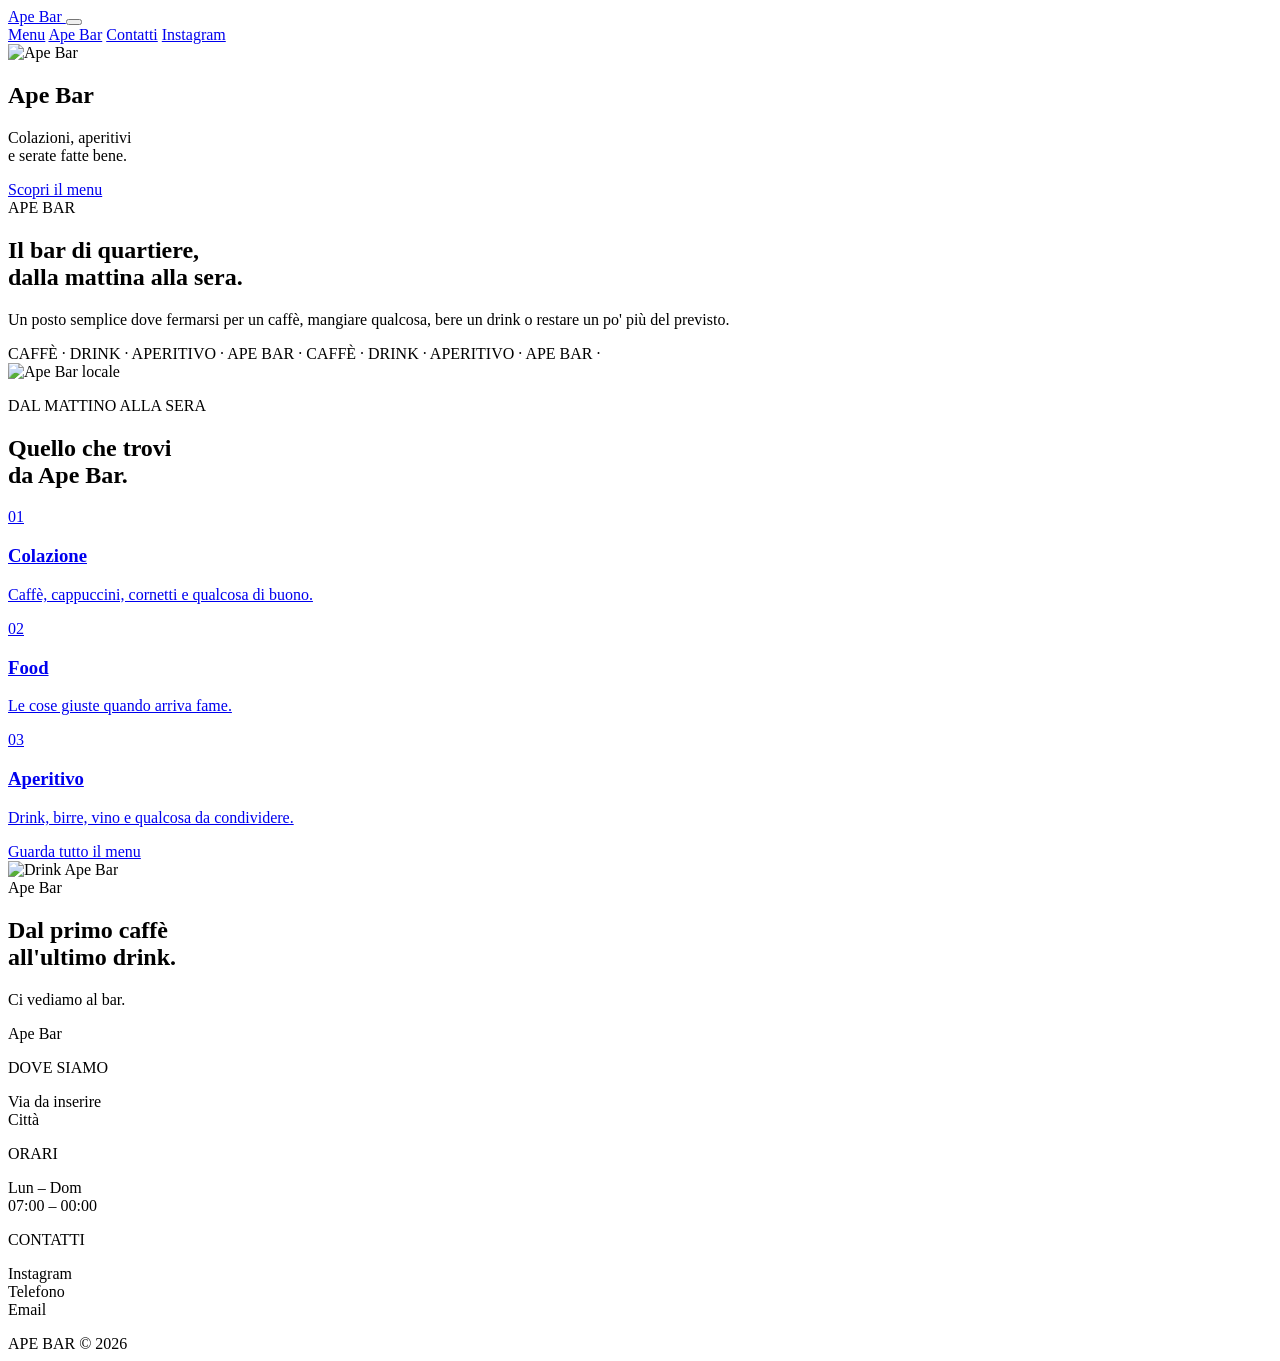
==== index.html @ e8a0ba67 "Create index.html" ====
<!DOCTYPE html>
<html lang="it">
<head>
  <meta charset="UTF-8">
  <meta name="viewport" content="width=device-width, initial-scale=1.0">

  <title>Ape Bar</title>
  <meta name="description" content="Ape Bar — bar, drink e incontri.">

  <link rel="preconnect" href="https://fonts.googleapis.com">
  <link rel="preconnect" href="https://fonts.gstatic.com" crossorigin>

  <!-- Font provvisorio per il logo -->
  <link href="https://fonts.googleapis.com/css2?family=Great+Vibes&family=Inter:wght@400;500;600&display=swap" rel="stylesheet">

  <link rel="stylesheet" href="css/style.css">
</head>

<body>

  <!-- HEADER -->
  <header class="header">

    <a href="index.html" class="logo">
      Ape Bar
    </a>

    <button class="menu-toggle" aria-label="Apri menu">
      <span></span>
      <span></span>
    </button>

    <nav class="nav">
      <a href="menu.html">Menu</a>
      <a href="chisiamo.html">Ape Bar</a>
      <a href="contatti.html">Contatti</a>
      <a href="#">Instagram</a>
    </nav>

  </header>


  <!-- HERO -->
  <main>

    <section class="hero">

      <img
        src="images/hero.jpg"
        alt="Ape Bar"
        class="hero-image"
      >

      <div class="hero-content">

        <h1>
          Ape Bar
        </h1>

        <p>
          Colazioni, aperitivi<br>
          e serate fatte bene.
        </p>

        <a href="menu.html" class="button">
          Scopri il menu
        </a>

      </div>

    </section>


    <!-- INTRO -->
    <section class="intro">

      <div class="intro-title">
        <span>APE</span>
        <span>BAR</span>
      </div>

      <div class="intro-text">

        <h2>
          Il bar di quartiere,<br>
          dalla mattina alla sera.
        </h2>

        <p>
          Un posto semplice dove fermarsi per un caffè,
          mangiare qualcosa, bere un drink o restare
          un po' più del previsto.
        </p>

      </div>

    </section>


    <!-- STRIPE -->
    <section class="stripe-banner">

      <div class="stripe-text">
        CAFFÈ · DRINK · APERITIVO · APE BAR ·
        CAFFÈ · DRINK · APERITIVO · APE BAR ·
      </div>

    </section>


    <!-- IMAGE -->
    <section class="editorial-image">

      <img
        src="images/locale-01.jpg"
        alt="Ape Bar locale"
      >

    </section>


    <!-- MENU PREVIEW -->
    <section class="menu-preview">

      <p class="eyebrow">DAL MATTINO ALLA SERA</p>

      <h2>
        Quello che trovi<br>
        da Ape Bar.
      </h2>

      <div class="menu-grid">

        <a href="menu.html" class="menu-card">
          <span>01</span>
          <h3>Colazione</h3>
          <p>Caffè, cappuccini, cornetti e qualcosa di buono.</p>
        </a>

        <a href="menu.html" class="menu-card">
          <span>02</span>
          <h3>Food</h3>
          <p>Le cose giuste quando arriva fame.</p>
        </a>

        <a href="menu.html" class="menu-card">
          <span>03</span>
          <h3>Aperitivo</h3>
          <p>Drink, birre, vino e qualcosa da condividere.</p>
        </a>

      </div>

      <a href="menu.html" class="button button-dark">
        Guarda tutto il menu
      </a>

    </section>


    <!-- SECOND IMAGE -->
    <section class="split-section">

      <div class="split-image">
        <img src="images/drinks.jpg" alt="Drink Ape Bar">
      </div>

      <div class="split-content">

        <div class="script">
          Ape Bar
        </div>

        <h2>
          Dal primo caffè<br>
          all'ultimo drink.
        </h2>

        <p>
          Ci vediamo al bar.
        </p>

      </div>

    </section>

  </main>


  <!-- FOOTER -->
  <footer class="footer">

    <div class="footer-logo">
      Ape Bar
    </div>

    <div class="footer-grid">

      <div>
        <p class="footer-label">DOVE SIAMO</p>
        <p>
          Via da inserire<br>
          Città
        </p>
      </div>

      <div>
        <p class="footer-label">ORARI</p>
        <p>
          Lun – Dom<br>
          07:00 – 00:00
        </p>
      </div>

      <div>
        <p class="footer-label">CONTATTI</p>
        <p>
          Instagram<br>
          Telefono<br>
          Email
        </p>
      </div>

    </div>

    <div class="footer-bottom">
      <span>APE BAR</span>
      <span>© 2026</span>
    </div>

  </footer>


  <script src="js/main.js"></script>

</body>
</html>
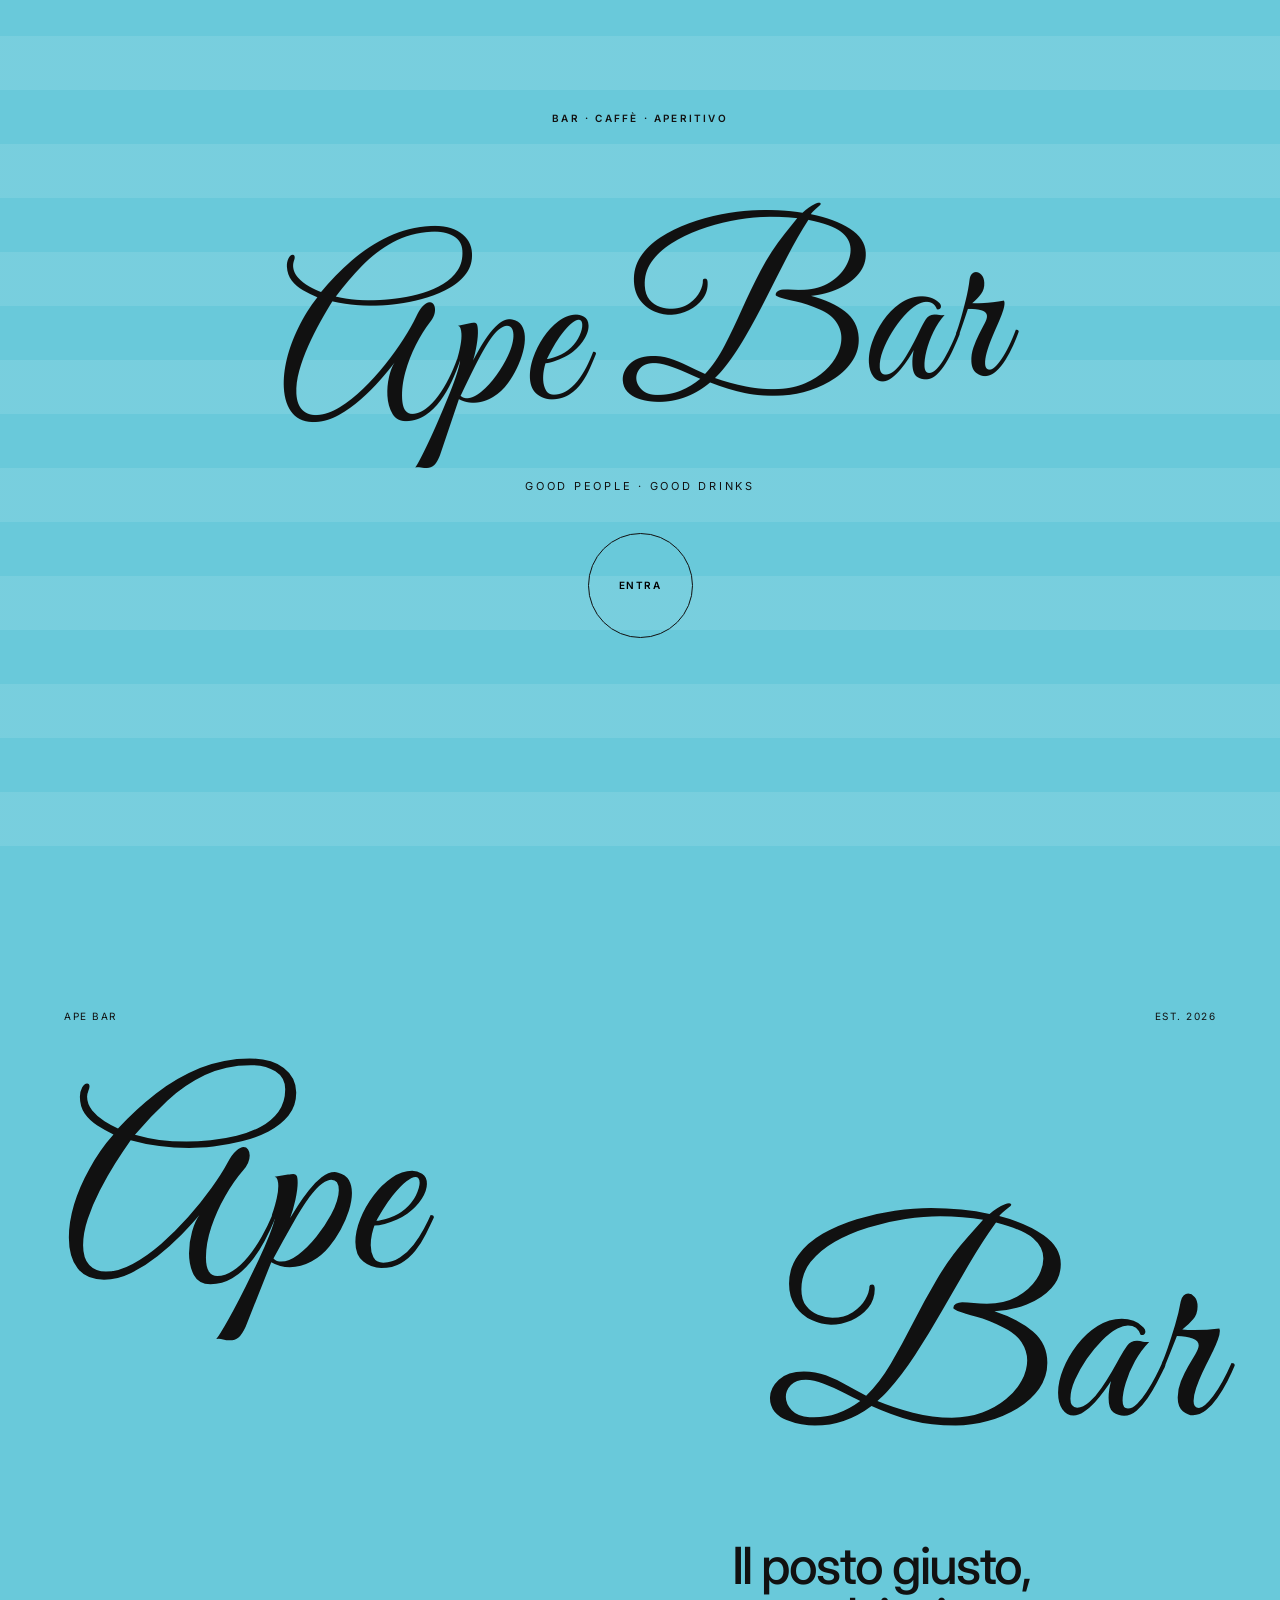
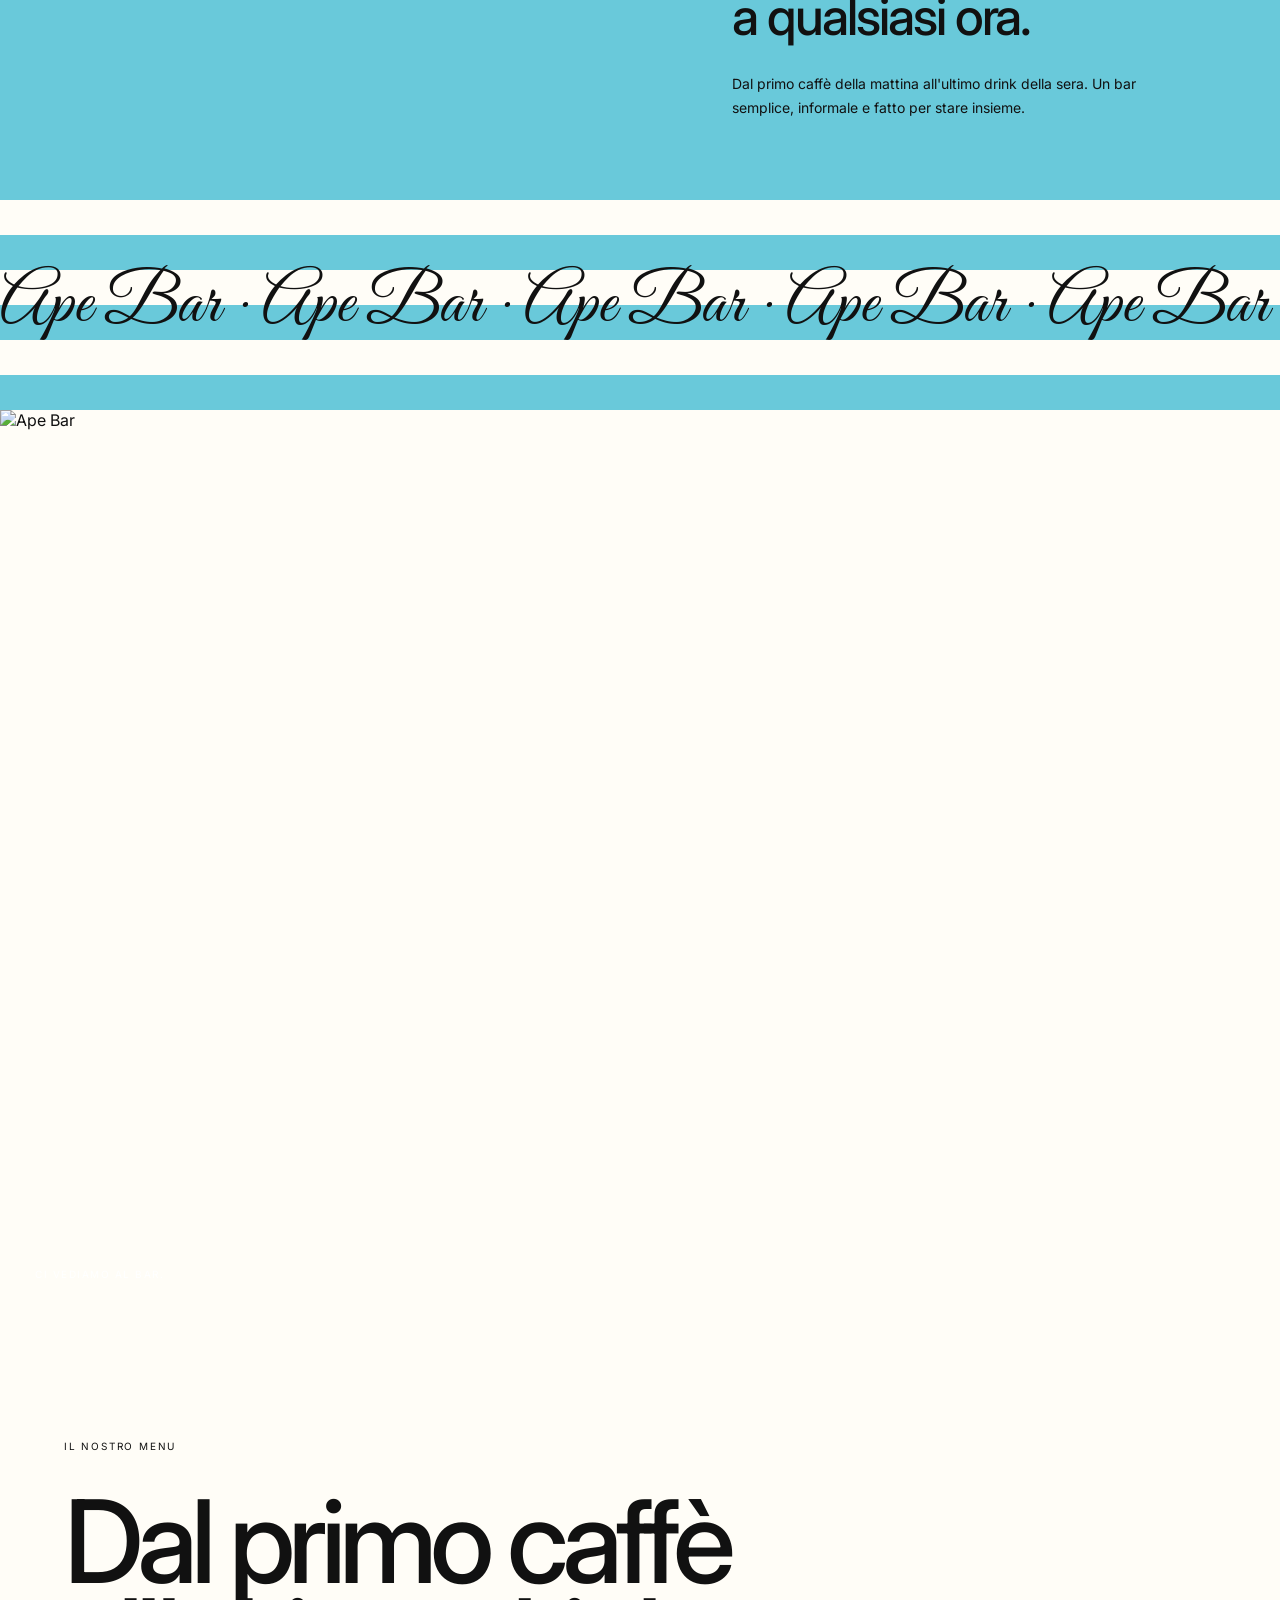
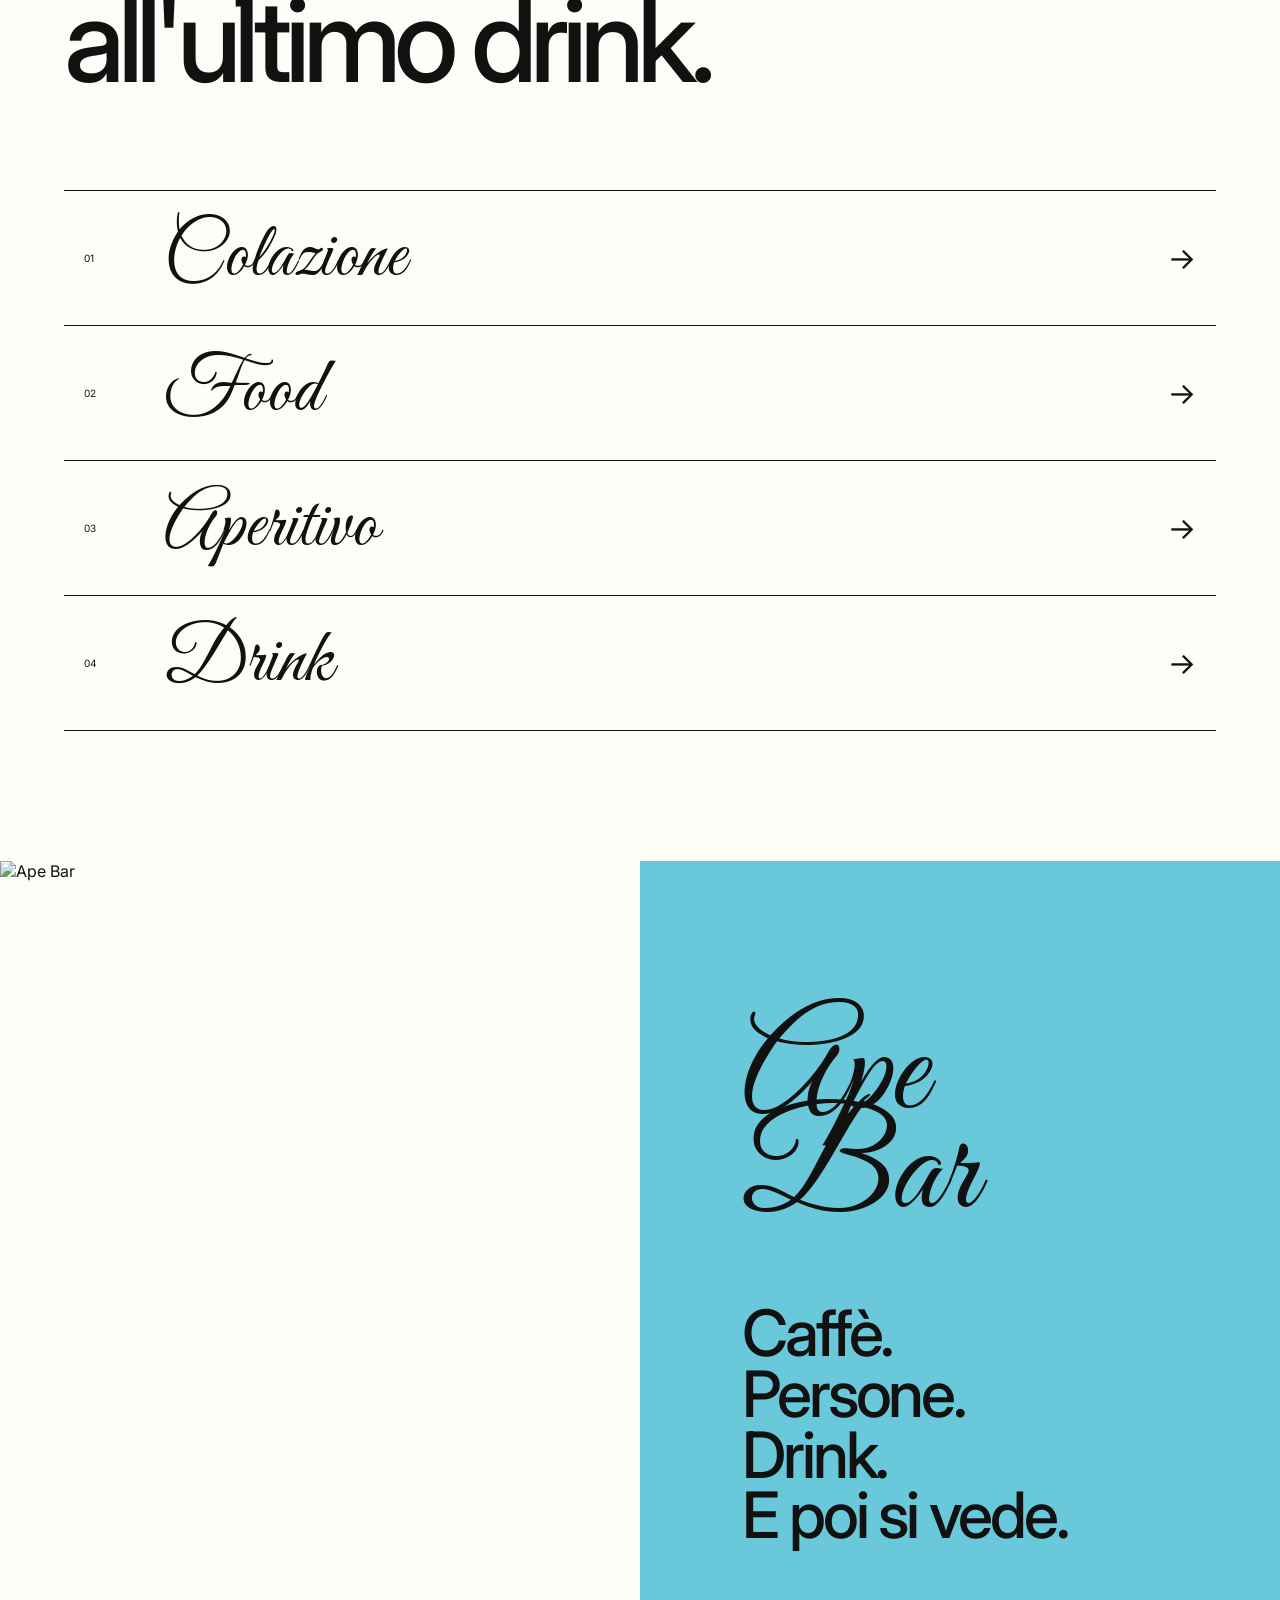
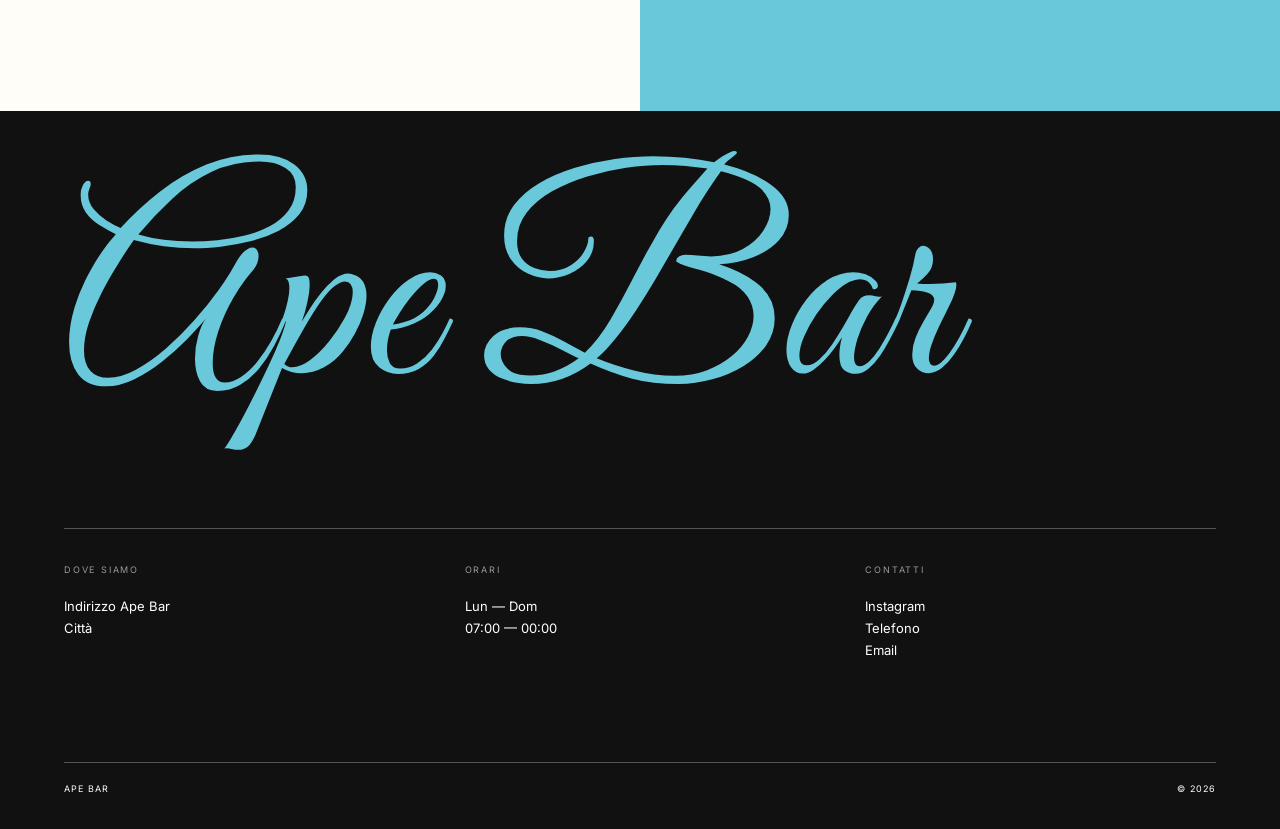
==== commit 91c4d0c0: "Update index.html" ====
--- a/index.html
+++ b/index.html
@@ -1,237 +1,1245 @@
 <!DOCTYPE html>
 <html lang="it">
 <head>
-  <meta charset="UTF-8">
-  <meta name="viewport" content="width=device-width, initial-scale=1.0">
-
-  <title>Ape Bar</title>
-  <meta name="description" content="Ape Bar — bar, drink e incontri.">
-
-  <link rel="preconnect" href="https://fonts.googleapis.com">
-  <link rel="preconnect" href="https://fonts.gstatic.com" crossorigin>
-
-  <!-- Font provvisorio per il logo -->
-  <link href="https://fonts.googleapis.com/css2?family=Great+Vibes&family=Inter:wght@400;500;600&display=swap" rel="stylesheet">
-
-  <link rel="stylesheet" href="css/style.css">
+<meta charset="UTF-8">
+<meta name="viewport" content="width=device-width, initial-scale=1.0">
+
+<title>Ape Bar</title>
+
+<link rel="preconnect" href="https://fonts.googleapis.com">
+<link rel="preconnect" href="https://fonts.gstatic.com" crossorigin>
+<link href="https://fonts.googleapis.com/css2?family=Great+Vibes&family=Inter:wght@400;500;600&display=swap" rel="stylesheet">
+
+<style>
+
+/* ================================
+   BASE
+================================ */
+
+:root{
+    --blue:#69c9da;
+    --white:#fffdf7;
+    --black:#111111;
+}
+
+*{
+    margin:0;
+    padding:0;
+    box-sizing:border-box;
+}
+
+html{
+    scroll-behavior:smooth;
+}
+
+body{
+    font-family:"Inter", Arial, sans-serif;
+    background:var(--white);
+    color:var(--black);
+}
+
+body.no-scroll{
+    overflow:hidden;
+}
+
+img{
+    display:block;
+    width:100%;
+}
+
+a{
+    color:inherit;
+}
+
+
+/* ================================
+   01 — INTRO / ENTRANCE PAGE
+================================ */
+
+#entrance{
+    position:fixed;
+    inset:0;
+
+    z-index:9999;
+
+    background:var(--blue);
+
+    display:flex;
+    align-items:center;
+    justify-content:center;
+
+    overflow:hidden;
+
+    transition:
+        transform 1.1s cubic-bezier(.77,0,.18,1),
+        opacity .8s ease;
+}
+
+
+/* righe decorative */
+
+#entrance::before{
+    content:"";
+
+    position:absolute;
+    inset:0;
+
+    background:
+        repeating-linear-gradient(
+            0deg,
+            transparent 0px,
+            transparent 54px,
+            rgba(255,255,255,.10) 54px,
+            rgba(255,255,255,.10) 108px
+        );
+
+    pointer-events:none;
+}
+
+
+.entrance-inner{
+    position:relative;
+    z-index:2;
+
+    width:100%;
+
+    text-align:center;
+
+    display:flex;
+    flex-direction:column;
+    align-items:center;
+}
+
+
+/* piccolo testo superiore */
+
+.entrance-top{
+    position:absolute;
+    top:-150px;
+
+    font-size:10px;
+    font-weight:600;
+
+    letter-spacing:.22em;
+    text-transform:uppercase;
+}
+
+
+/* LOGO PRINCIPALE */
+
+.entrance-logo{
+    font-family:"Great Vibes", cursive;
+
+    font-size:clamp(105px,18vw,270px);
+
+    font-weight:400;
+
+    line-height:.7;
+
+    color:var(--black);
+
+    transform:rotate(-3deg);
+}
+
+
+/* sottotitolo */
+
+.entrance-subtitle{
+    margin-top:55px;
+
+    font-size:11px;
+
+    letter-spacing:.25em;
+
+    text-transform:uppercase;
+}
+
+
+/* bottone entra */
+
+.enter-button{
+    margin-top:40px;
+
+    width:105px;
+    height:105px;
+
+    border-radius:50%;
+
+    border:1px solid var(--black);
+
+    background:transparent;
+
+    font-family:"Inter",sans-serif;
+
+    font-size:10px;
+    font-weight:600;
+
+    letter-spacing:.16em;
+
+    cursor:pointer;
+
+    transition:.3s;
+}
+
+.enter-button:hover{
+    background:var(--black);
+    color:white;
+
+    transform:scale(1.06);
+}
+
+
+/* uscita intro */
+
+#entrance.hide{
+    transform:translateY(-100%);
+    pointer-events:none;
+}
+
+
+/* ================================
+   02 — WEBSITE
+================================ */
+
+#website{
+    min-height:100vh;
+}
+
+
+/* ================================
+   HEADER
+================================ */
+
+header{
+    height:86px;
+
+    position:absolute;
+    top:0;
+    left:0;
+    right:0;
+
+    z-index:100;
+
+    display:grid;
+    grid-template-columns:1fr auto 1fr;
+
+    align-items:center;
+
+    padding:0 38px;
+
+    color:white;
+}
+
+
+.header-left{
+    display:flex;
+    gap:28px;
+}
+
+
+.header-left a,
+.header-right a{
+    text-decoration:none;
+
+    font-size:10px;
+    font-weight:600;
+
+    letter-spacing:.12em;
+
+    text-transform:uppercase;
+}
+
+
+.header-logo{
+    font-family:"Great Vibes", cursive;
+
+    font-size:45px;
+
+    line-height:1;
+
+    text-decoration:none;
+}
+
+
+.header-right{
+    display:flex;
+    justify-content:flex-end;
+    gap:28px;
+}
+
+
+/* ================================
+   HERO HOME
+================================ */
+
+.hero{
+    position:relative;
+
+    height:100vh;
+    min-height:680px;
+
+    background:#222;
+
+    overflow:hidden;
+}
+
+
+.hero-image{
+    position:absolute;
+    inset:0;
+
+    width:100%;
+    height:100%;
+
+    object-fit:cover;
+}
+
+
+/* overlay leggerissimo */
+
+.hero::after{
+    content:"";
+
+    position:absolute;
+    inset:0;
+
+    background:rgba(0,0,0,.16);
+}
+
+
+.hero-copy{
+    position:absolute;
+
+    left:50%;
+    bottom:8%;
+
+    transform:translateX(-50%);
+
+    z-index:5;
+
+    width:90%;
+
+    text-align:center;
+
+    color:white;
+}
+
+
+.hero-copy h1{
+    font-family:"Great Vibes",cursive;
+
+    font-size:clamp(110px,18vw,280px);
+
+    font-weight:400;
+
+    line-height:.65;
+}
+
+
+.hero-copy p{
+    margin-top:50px;
+
+    font-size:11px;
+
+    letter-spacing:.22em;
+
+    text-transform:uppercase;
+}
+
+
+/* ================================
+   BIG BLUE SECTION
+================================ */
+
+.blue-section{
+    background:var(--blue);
+
+    min-height:100vh;
+
+    padding:110px 5vw 80px;
+
+    display:flex;
+    flex-direction:column;
+
+    justify-content:space-between;
+}
+
+
+.blue-small{
+    display:flex;
+    justify-content:space-between;
+
+    font-size:10px;
+
+    letter-spacing:.15em;
+
+    text-transform:uppercase;
+}
+
+
+.blue-title{
+    font-family:"Great Vibes",cursive;
+
+    font-size:clamp(120px,21vw,320px);
+
+    font-weight:400;
+
+    line-height:.55;
+
+    margin:100px 0;
+}
+
+
+.blue-title span{
+    display:block;
+}
+
+
+.blue-title span:nth-child(2){
+    text-align:right;
+}
+
+
+.blue-bottom{
+    width:42%;
+
+    margin-left:auto;
+}
+
+
+.blue-bottom h2{
+    font-size:clamp(32px,4vw,60px);
+
+    line-height:1;
+
+    font-weight:500;
+
+    letter-spacing:-.04em;
+
+    margin-bottom:30px;
+}
+
+
+.blue-bottom p{
+    max-width:430px;
+
+    font-size:14px;
+
+    line-height:1.7;
+}
+
+
+/* ================================
+   STRIPES
+================================ */
+
+.stripes{
+    height:210px;
+
+    background:
+        repeating-linear-gradient(
+            0deg,
+            var(--blue) 0,
+            var(--blue) 35px,
+            var(--white) 35px,
+            var(--white) 70px
+        );
+
+    display:flex;
+    align-items:center;
+
+    overflow:hidden;
+}
+
+
+.marquee{
+    white-space:nowrap;
+
+    font-family:"Great Vibes",cursive;
+
+    font-size:70px;
+
+    animation:move 20s linear infinite;
+}
+
+
+@keyframes move{
+
+    from{
+        transform:translateX(0);
+    }
+
+    to{
+        transform:translateX(-50%);
+    }
+
+}
+
+
+/* ================================
+   IMAGE SECTION
+================================ */
+
+.big-photo{
+    height:100vh;
+    min-height:650px;
+
+    position:relative;
+}
+
+
+.big-photo img{
+    width:100%;
+    height:100%;
+
+    object-fit:cover;
+}
+
+
+.photo-caption{
+    position:absolute;
+
+    bottom:30px;
+    left:35px;
+
+    color:white;
+
+    font-size:10px;
+
+    letter-spacing:.15em;
+
+    text-transform:uppercase;
+}
+
+
+/* ================================
+   MENU
+================================ */
+
+.menu-section{
+    padding:130px 5vw;
+
+    background:var(--white);
+}
+
+
+.section-label{
+    font-size:10px;
+
+    letter-spacing:.18em;
+
+    text-transform:uppercase;
+
+    margin-bottom:40px;
+}
+
+
+.menu-title{
+    font-size:clamp(60px,9vw,140px);
+
+    line-height:.86;
+
+    letter-spacing:-.06em;
+
+    font-weight:500;
+
+    max-width:1200px;
+
+    margin-bottom:100px;
+}
+
+
+.menu-list{
+    border-top:1px solid #111;
+}
+
+
+.menu-row{
+    min-height:135px;
+
+    border-bottom:1px solid #111;
+
+    display:grid;
+
+    grid-template-columns:80px 1fr auto;
+
+    align-items:center;
+
+    text-decoration:none;
+
+    transition:.25s;
+
+    padding:0 20px;
+}
+
+
+.menu-row:hover{
+    background:var(--blue);
+
+    padding-left:35px;
+}
+
+
+.menu-number{
+    font-size:10px;
+}
+
+
+.menu-name{
+    font-family:"Great Vibes",cursive;
+
+    font-size:clamp(45px,6vw,80px);
+}
+
+
+.menu-arrow{
+    font-size:30px;
+}
+
+
+/* ================================
+   HALF IMAGE
+================================ */
+
+.half{
+    min-height:850px;
+
+    display:grid;
+
+    grid-template-columns:1fr 1fr;
+}
+
+
+.half-image{
+    min-height:700px;
+}
+
+
+.half-image img{
+    width:100%;
+    height:100%;
+
+    object-fit:cover;
+}
+
+
+.half-copy{
+    background:var(--blue);
+
+    padding:8vw;
+
+    display:flex;
+
+    flex-direction:column;
+
+    justify-content:center;
+}
+
+
+.half-script{
+    font-family:"Great Vibes",cursive;
+
+    font-size:clamp(80px,11vw,170px);
+
+    line-height:.7;
+
+    margin-bottom:80px;
+}
+
+
+.half-copy h2{
+    font-size:clamp(38px,5vw,72px);
+
+    line-height:.95;
+
+    letter-spacing:-.05em;
+
+    font-weight:500;
+}
+
+
+/* ================================
+   FOOTER
+================================ */
+
+footer{
+    background:#111;
+
+    color:white;
+
+    padding:100px 5vw 35px;
+}
+
+
+.footer-logo{
+    font-family:"Great Vibes",cursive;
+
+    color:var(--blue);
+
+    font-size:clamp(130px,22vw,330px);
+
+    line-height:.7;
+
+    margin-bottom:120px;
+}
+
+
+.footer-info{
+    border-top:1px solid #555;
+
+    padding-top:35px;
+
+    display:grid;
+
+    grid-template-columns:repeat(3,1fr);
+
+    gap:50px;
+}
+
+
+.footer-label{
+    font-size:9px;
+
+    letter-spacing:.2em;
+
+    text-transform:uppercase;
+
+    color:#999;
+
+    margin-bottom:20px;
+}
+
+
+.footer-info p{
+    font-size:13px;
+
+    line-height:1.7;
+}
+
+
+.footer-bottom{
+    margin-top:100px;
+
+    border-top:1px solid #555;
+
+    padding-top:20px;
+
+    display:flex;
+
+    justify-content:space-between;
+
+    font-size:9px;
+
+    letter-spacing:.12em;
+
+    text-transform:uppercase;
+}
+
+
+/* ================================
+   MOBILE
+================================ */
+
+@media(max-width:768px){
+
+    header{
+        height:70px;
+
+        grid-template-columns:1fr auto;
+
+        padding:0 20px;
+    }
+
+    .header-left{
+        display:none;
+    }
+
+    .header-logo{
+        justify-self:start;
+
+        font-size:37px;
+    }
+
+    .header-right a:not(:last-child){
+        display:none;
+    }
+
+
+    .entrance-logo{
+        font-size:110px;
+    }
+
+    .entrance-top{
+        top:-130px;
+    }
+
+
+    .hero{
+        height:100svh;
+    }
+
+    .hero-copy h1{
+        font-size:110px;
+    }
+
+
+    .blue-section{
+        padding:80px 22px;
+    }
+
+    .blue-title{
+        font-size:120px;
+
+        margin:110px 0;
+    }
+
+    .blue-bottom{
+        width:100%;
+    }
+
+
+    .menu-section{
+        padding:90px 20px;
+    }
+
+    .menu-title{
+        font-size:58px;
+
+        margin-bottom:70px;
+    }
+
+    .menu-row{
+        grid-template-columns:45px 1fr auto;
+
+        padding:0;
+    }
+
+    .menu-name{
+        font-size:48px;
+    }
+
+
+    .half{
+        grid-template-columns:1fr;
+    }
+
+    .half-image{
+        height:70vh;
+    }
+
+    .half-copy{
+        min-height:600px;
+
+        padding:70px 25px;
+    }
+
+
+    footer{
+        padding:80px 20px 30px;
+    }
+
+    .footer-logo{
+        font-size:115px;
+
+        margin-bottom:80px;
+    }
+
+    .footer-info{
+        grid-template-columns:1fr;
+
+        gap:45px;
+    }
+
+}
+
+</style>
 </head>
 
-<body>
-
-  <!-- HEADER -->
-  <header class="header">
-
-    <a href="index.html" class="logo">
-      Ape Bar
+
+<body class="no-scroll">
+
+
+<!-- =================================
+     ENTRANCE
+================================== -->
+
+<section id="entrance">
+
+    <div class="entrance-inner">
+
+        <div class="entrance-top">
+            Bar · Caffè · Aperitivo
+        </div>
+
+        <div class="entrance-logo">
+            Ape Bar
+        </div>
+
+        <div class="entrance-subtitle">
+            Good people · good drinks
+        </div>
+
+        <button class="enter-button" onclick="enterSite()">
+            ENTRA
+        </button>
+
+    </div>
+
+</section>
+
+
+
+<!-- =================================
+     WEBSITE
+================================== -->
+
+<div id="website">
+
+
+<header>
+
+    <nav class="header-left">
+        <a href="#menu">Menu</a>
+        <a href="#about">Ape Bar</a>
+    </nav>
+
+    <a href="#" class="header-logo">
+        Ape Bar
     </a>
 
-    <button class="menu-toggle" aria-label="Apri menu">
-      <span></span>
-      <span></span>
-    </button>
-
-    <nav class="nav">
-      <a href="menu.html">Menu</a>
-      <a href="chisiamo.html">Ape Bar</a>
-      <a href="contatti.html">Contatti</a>
-      <a href="#">Instagram</a>
+    <nav class="header-right">
+        <a href="#contact">Contatti</a>
+        <a href="#">Instagram</a>
     </nav>
 
-  </header>
-
-
-  <!-- HERO -->
-  <main>
-
-    <section class="hero">
-
-      <img
-        src="images/hero.jpg"
+</header>
+
+
+
+<!-- HERO -->
+
+<section class="hero">
+
+    <!--
+    SOSTITUISCI QUESTA FOTO
+    con una tua foto del bar
+    -->
+
+    <img
+        class="hero-image"
+        src="https://images.unsplash.com/photo-1511081692775-05d0f180a065?auto=format&fit=crop&w=2000&q=90"
         alt="Ape Bar"
-        class="hero-image"
-      >
-
-      <div class="hero-content">
-
-        <h1>
-          Ape Bar
-        </h1>
+    >
+
+    <div class="hero-copy">
+
+        <h1>Ape Bar</h1>
 
         <p>
-          Colazioni, aperitivi<br>
-          e serate fatte bene.
+            Colazione · Caffè · Aperitivo · Drink
         </p>
 
-        <a href="menu.html" class="button">
-          Scopri il menu
+    </div>
+
+</section>
+
+
+
+<!-- AZZURRO -->
+
+<section class="blue-section" id="about">
+
+    <div class="blue-small">
+
+        <span>Ape Bar</span>
+
+        <span>Est. 2026</span>
+
+    </div>
+
+
+    <div class="blue-title">
+
+        <span>Ape</span>
+
+        <span>Bar</span>
+
+    </div>
+
+
+    <div class="blue-bottom">
+
+        <h2>
+            Il posto giusto,<br>
+            a qualsiasi ora.
+        </h2>
+
+        <p>
+            Dal primo caffè della mattina
+            all'ultimo drink della sera.
+            Un bar semplice, informale e fatto
+            per stare insieme.
+        </p>
+
+    </div>
+
+</section>
+
+
+
+<!-- RIGHE -->
+
+<section class="stripes">
+
+    <div class="marquee">
+        Ape Bar · Ape Bar · Ape Bar · Ape Bar ·
+        Ape Bar · Ape Bar · Ape Bar · Ape Bar ·
+        Ape Bar · Ape Bar · Ape Bar · Ape Bar ·
+    </div>
+
+</section>
+
+
+
+<!-- FOTO -->
+
+<section class="big-photo">
+
+    <img
+        src="https://images.unsplash.com/photo-1445116572660-236099ec97a0?auto=format&fit=crop&w=2000&q=90"
+        alt="Ape Bar"
+    >
+
+    <div class="photo-caption">
+        Ci vediamo al bar.
+    </div>
+
+</section>
+
+
+
+<!-- MENU -->
+
+<section class="menu-section" id="menu">
+
+    <div class="section-label">
+        Il nostro menu
+    </div>
+
+    <h2 class="menu-title">
+        Dal primo caffè<br>
+        all'ultimo drink.
+    </h2>
+
+
+    <div class="menu-list">
+
+        <a class="menu-row" href="#">
+
+            <span class="menu-number">
+                01
+            </span>
+
+            <span class="menu-name">
+                Colazione
+            </span>
+
+            <span class="menu-arrow">
+                →
+            </span>
+
         </a>
 
-      </div>
-
-    </section>
-
-
-    <!-- INTRO -->
-    <section class="intro">
-
-      <div class="intro-title">
-        <span>APE</span>
-        <span>BAR</span>
-      </div>
-
-      <div class="intro-text">
+
+        <a class="menu-row" href="#">
+
+            <span class="menu-number">
+                02
+            </span>
+
+            <span class="menu-name">
+                Food
+            </span>
+
+            <span class="menu-arrow">
+                →
+            </span>
+
+        </a>
+
+
+        <a class="menu-row" href="#">
+
+            <span class="menu-number">
+                03
+            </span>
+
+            <span class="menu-name">
+                Aperitivo
+            </span>
+
+            <span class="menu-arrow">
+                →
+            </span>
+
+        </a>
+
+
+        <a class="menu-row" href="#">
+
+            <span class="menu-number">
+                04
+            </span>
+
+            <span class="menu-name">
+                Drink
+            </span>
+
+            <span class="menu-arrow">
+                →
+            </span>
+
+        </a>
+
+    </div>
+
+</section>
+
+
+
+<!-- FOTO + AZZURRO -->
+
+<section class="half">
+
+    <div class="half-image">
+
+        <img
+            src="https://images.unsplash.com/photo-1551024506-0bccd828d307?auto=format&fit=crop&w=1400&q=90"
+            alt="Ape Bar"
+        >
+
+    </div>
+
+
+    <div class="half-copy">
+
+        <div class="half-script">
+            Ape Bar
+        </div>
 
         <h2>
-          Il bar di quartiere,<br>
-          dalla mattina alla sera.
+            Caffè.<br>
+            Persone.<br>
+            Drink.<br>
+            E poi si vede.
         </h2>
 
-        <p>
-          Un posto semplice dove fermarsi per un caffè,
-          mangiare qualcosa, bere un drink o restare
-          un po' più del previsto.
-        </p>
-
-      </div>
-
-    </section>
-
-
-    <!-- STRIPE -->
-    <section class="stripe-banner">
-
-      <div class="stripe-text">
-        CAFFÈ · DRINK · APERITIVO · APE BAR ·
-        CAFFÈ · DRINK · APERITIVO · APE BAR ·
-      </div>
-
-    </section>
-
-
-    <!-- IMAGE -->
-    <section class="editorial-image">
-
-      <img
-        src="images/locale-01.jpg"
-        alt="Ape Bar locale"
-      >
-
-    </section>
-
-
-    <!-- MENU PREVIEW -->
-    <section class="menu-preview">
-
-      <p class="eyebrow">DAL MATTINO ALLA SERA</p>
-
-      <h2>
-        Quello che trovi<br>
-        da Ape Bar.
-      </h2>
-
-      <div class="menu-grid">
-
-        <a href="menu.html" class="menu-card">
-          <span>01</span>
-          <h3>Colazione</h3>
-          <p>Caffè, cappuccini, cornetti e qualcosa di buono.</p>
-        </a>
-
-        <a href="menu.html" class="menu-card">
-          <span>02</span>
-          <h3>Food</h3>
-          <p>Le cose giuste quando arriva fame.</p>
-        </a>
-
-        <a href="menu.html" class="menu-card">
-          <span>03</span>
-          <h3>Aperitivo</h3>
-          <p>Drink, birre, vino e qualcosa da condividere.</p>
-        </a>
-
-      </div>
-
-      <a href="menu.html" class="button button-dark">
-        Guarda tutto il menu
-      </a>
-
-    </section>
-
-
-    <!-- SECOND IMAGE -->
-    <section class="split-section">
-
-      <div class="split-image">
-        <img src="images/drinks.jpg" alt="Drink Ape Bar">
-      </div>
-
-      <div class="split-content">
-
-        <div class="script">
-          Ape Bar
+    </div>
+
+</section>
+
+
+
+<!-- FOOTER -->
+
+<footer id="contact">
+
+    <div class="footer-logo">
+        Ape Bar
+    </div>
+
+
+    <div class="footer-info">
+
+        <div>
+
+            <div class="footer-label">
+                Dove siamo
+            </div>
+
+            <p>
+                Indirizzo Ape Bar<br>
+                Città
+            </p>
+
         </div>
 
-        <h2>
-          Dal primo caffè<br>
-          all'ultimo drink.
-        </h2>
-
-        <p>
-          Ci vediamo al bar.
-        </p>
-
-      </div>
-
-    </section>
-
-  </main>
-
-
-  <!-- FOOTER -->
-  <footer class="footer">
-
-    <div class="footer-logo">
-      Ape Bar
-    </div>
-
-    <div class="footer-grid">
-
-      <div>
-        <p class="footer-label">DOVE SIAMO</p>
-        <p>
-          Via da inserire<br>
-          Città
-        </p>
-      </div>
-
-      <div>
-        <p class="footer-label">ORARI</p>
-        <p>
-          Lun – Dom<br>
-          07:00 – 00:00
-        </p>
-      </div>
-
-      <div>
-        <p class="footer-label">CONTATTI</p>
-        <p>
-          Instagram<br>
-          Telefono<br>
-          Email
-        </p>
-      </div>
-
-    </div>
+
+        <div>
+
+            <div class="footer-label">
+                Orari
+            </div>
+
+            <p>
+                Lun — Dom<br>
+                07:00 — 00:00
+            </p>
+
+        </div>
+
+
+        <div>
+
+            <div class="footer-label">
+                Contatti
+            </div>
+
+            <p>
+                Instagram<br>
+                Telefono<br>
+                Email
+            </p>
+
+        </div>
+
+    </div>
+
 
     <div class="footer-bottom">
-      <span>APE BAR</span>
-      <span>© 2026</span>
-    </div>
-
-  </footer>
-
-
-  <script src="js/main.js"></script>
+
+        <span>
+            Ape Bar
+        </span>
+
+        <span>
+            © 2026
+        </span>
+
+    </div>
+
+</footer>
+
+
+</div>
+
+
+
+<script>
+
+/* ================================
+   ENTRANCE ANIMATION
+================================ */
+
+function enterSite(){
+
+    const entrance =
+        document.getElementById("entrance");
+
+    entrance.classList.add("hide");
+
+    document.body.classList.remove("no-scroll");
+
+    setTimeout(() => {
+
+        entrance.style.display = "none";
+
+    },1100);
+
+}
+
+</script>
+
 
 </body>
 </html>
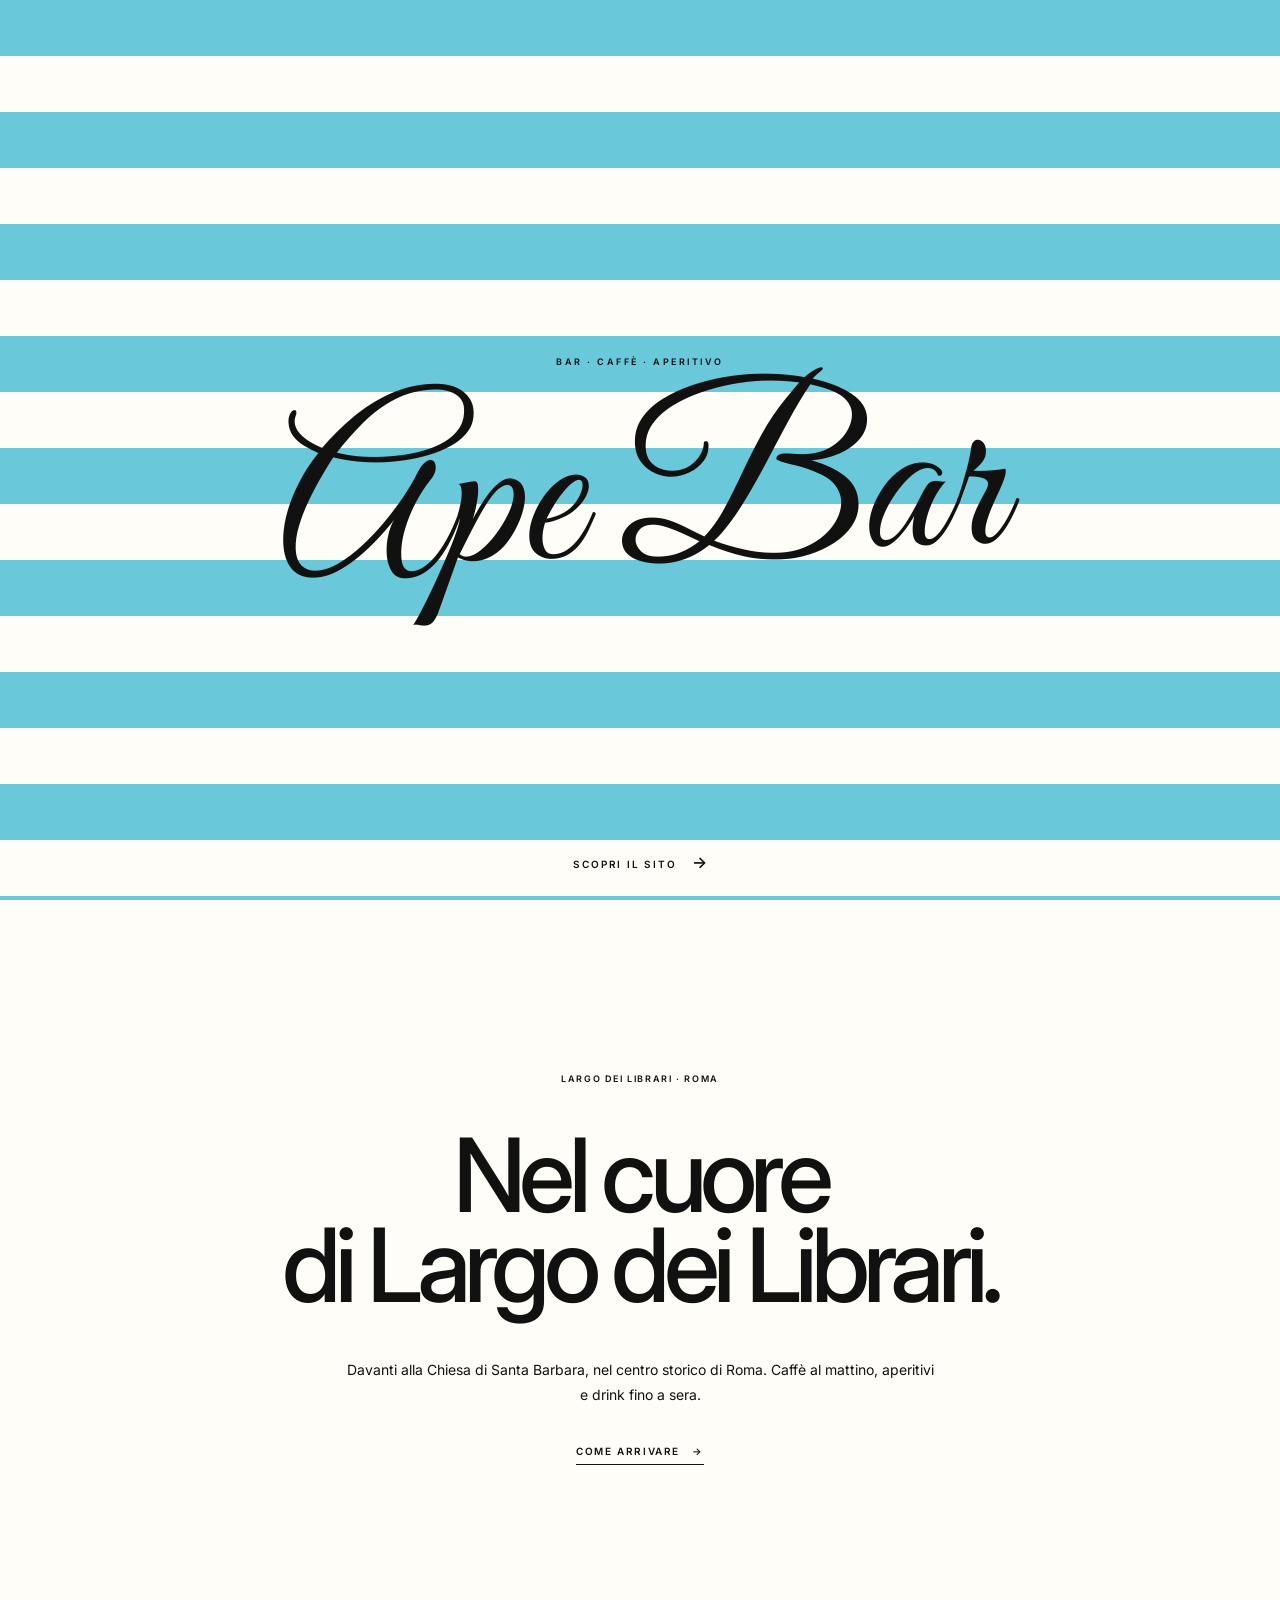
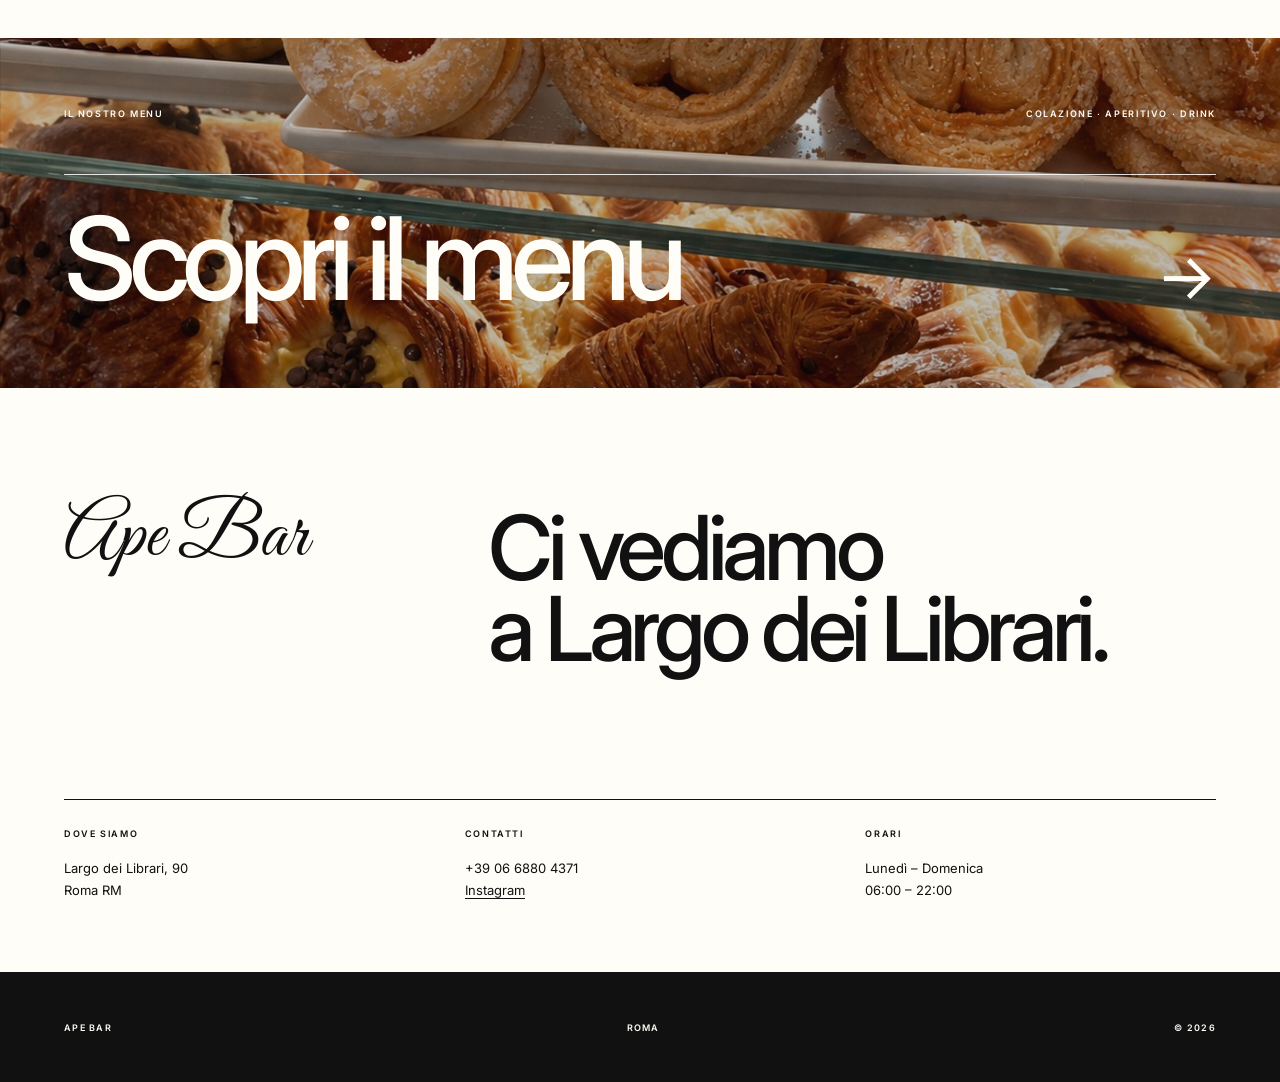
==== commit 3431b1f6: "Update index.html" ====
--- a/index.html
+++ b/index.html
@@ -59,137 +59,85 @@
 #entrance{
     position:fixed;
     inset:0;
-
     z-index:9999;
-
-    background:var(--blue);
-
-    display:flex;
-    align-items:center;
-    justify-content:center;
-
     overflow:hidden;
-
+    background:
+        repeating-linear-gradient(
+            to bottom,
+            var(--blue) 0,
+            var(--blue) 56px,
+            var(--white) 56px,
+            var(--white) 112px
+        );
     transition:
         transform 1.1s cubic-bezier(.77,0,.18,1),
         opacity .8s ease;
 }
 
-
-/* righe decorative */
-
-#entrance::before{
-    content:"";
-
+.entrance-inner{
     position:absolute;
-    inset:0;
-
-    background:
-        repeating-linear-gradient(
-            0deg,
-            transparent 0px,
-            transparent 54px,
-            rgba(255,255,255,.10) 54px,
-            rgba(255,255,255,.10) 108px
-        );
-
-    pointer-events:none;
-}
-
-
-.entrance-inner{
-    position:relative;
-    z-index:2;
-
-    width:100%;
-
-    text-align:center;
-
+    left:50%;
+    top:56%;
+    transform:translate(-50%,-50%);
+    width:min(94vw,1200px);
     display:flex;
     flex-direction:column;
     align-items:center;
-}
-
-
-/* piccolo testo superiore */
+    text-align:center;
+}
 
 .entrance-top{
     position:absolute;
-    top:-150px;
-
+    left:50%;
+    top:-58px;
+    transform:translateX(-50%);
+    margin-bottom:0;
+    font-size:9px;
+    font-weight:600;
+    letter-spacing:.28em;
+    text-transform:uppercase;
+    white-space:nowrap;
+}
+
+.entrance-logo{
+    font-family:"Great Vibes",cursive;
+    font-size:clamp(130px,18vw,280px);
+    font-weight:400;
+    line-height:.78;
+    color:var(--black);
+    white-space:nowrap;
+    transform:rotate(-2deg);
+}
+
+.enter-button{
+    position:fixed;
+    left:50%;
+    bottom:18px;
+    transform:translateX(-50%);
+    border:0;
+    background:transparent;
+    color:var(--black);
+    font-family:"Inter",sans-serif;
     font-size:10px;
     font-weight:600;
-
-    letter-spacing:.22em;
+    letter-spacing:.18em;
     text-transform:uppercase;
-}
-
-
-/* LOGO PRINCIPALE */
-
-.entrance-logo{
-    font-family:"Great Vibes", cursive;
-
-    font-size:clamp(105px,18vw,270px);
-
-    font-weight:400;
-
-    line-height:.7;
-
-    color:var(--black);
-
-    transform:rotate(-3deg);
-}
-
-
-/* sottotitolo */
-
-.entrance-subtitle{
-    margin-top:55px;
-
-    font-size:11px;
-
-    letter-spacing:.25em;
-
-    text-transform:uppercase;
-}
-
-
-/* bottone entra */
-
-.enter-button{
-    margin-top:40px;
-
-    width:105px;
-    height:105px;
-
-    border-radius:50%;
-
-    border:1px solid var(--black);
-
-    background:transparent;
-
-    font-family:"Inter",sans-serif;
-
-    font-size:10px;
-    font-weight:600;
-
-    letter-spacing:.16em;
-
+    white-space:nowrap;
     cursor:pointer;
-
-    transition:.3s;
-}
-
-.enter-button:hover{
-    background:var(--black);
-    color:white;
-
-    transform:scale(1.06);
-}
-
-
-/* uscita intro */
+    padding:10px 0;
+}
+
+.enter-button .arrow{
+    display:inline-block;
+    margin-left:10px;
+    font-size:16px;
+    letter-spacing:0;
+    transition:transform .3s ease;
+}
+
+.enter-button:hover .arrow{
+    transform:translateX(6px);
+}
 
 #entrance.hide{
     transform:translateY(-100%);
@@ -348,391 +296,213 @@
 
 
 /* ================================
-   BIG BLUE SECTION
-================================ */
-
-.blue-section{
-    background:var(--blue);
-
-    min-height:100vh;
-
-    padding:110px 5vw 80px;
-
+   CLEAN EDITORIAL BODY
+================================ */
+
+.clean-intro{
+    min-height:82vh;
+    background:var(--white);
     display:flex;
-    flex-direction:column;
-
-    justify-content:space-between;
-}
-
-
-.blue-small{
+    align-items:center;
+    justify-content:center;
+    padding:120px 5vw;
+}
+
+.clean-intro-inner{
+    width:min(980px,92%);
+    text-align:center;
+}
+
+.clean-kicker,
+.clean-menu-top,
+.clean-label{
+    font-family:"Inter",Arial,sans-serif;
+    font-size:9px;
+    font-weight:600;
+    letter-spacing:.18em;
+    text-transform:uppercase;
+}
+
+.clean-kicker{
+    margin-bottom:46px;
+}
+
+.clean-intro h2{
+    font-family:"Inter",Arial,sans-serif;
+    font-size:clamp(58px,8vw,118px);
+    font-weight:500;
+    line-height:.88;
+    letter-spacing:-.065em;
+    margin-bottom:48px;
+}
+
+.clean-intro p{
+    width:min(590px,100%);
+    margin:0 auto;
+    font-size:14px;
+    line-height:1.75;
+}
+
+.directions-link{
+    width:max-content;
+    margin:38px auto 0;
+    padding-bottom:7px;
+    display:flex;
+    align-items:center;
+    gap:12px;
+    border-bottom:1px solid var(--black);
+    color:var(--black);
+    text-decoration:none;
+    font-family:"Inter",Arial,sans-serif;
+    font-size:10px;
+    font-weight:600;
+    letter-spacing:.16em;
+    text-transform:uppercase;
+}
+
+.directions-link span:last-child{
+    transition:transform .3s ease;
+}
+
+.directions-link:hover span:last-child{
+    transform:translateX(5px);
+}
+
+.clean-menu{
+    position:relative;
+    overflow:hidden;
+    background:
+        linear-gradient(rgba(17,17,17,.28),rgba(17,17,17,.28)),
+        url("[data-uri]